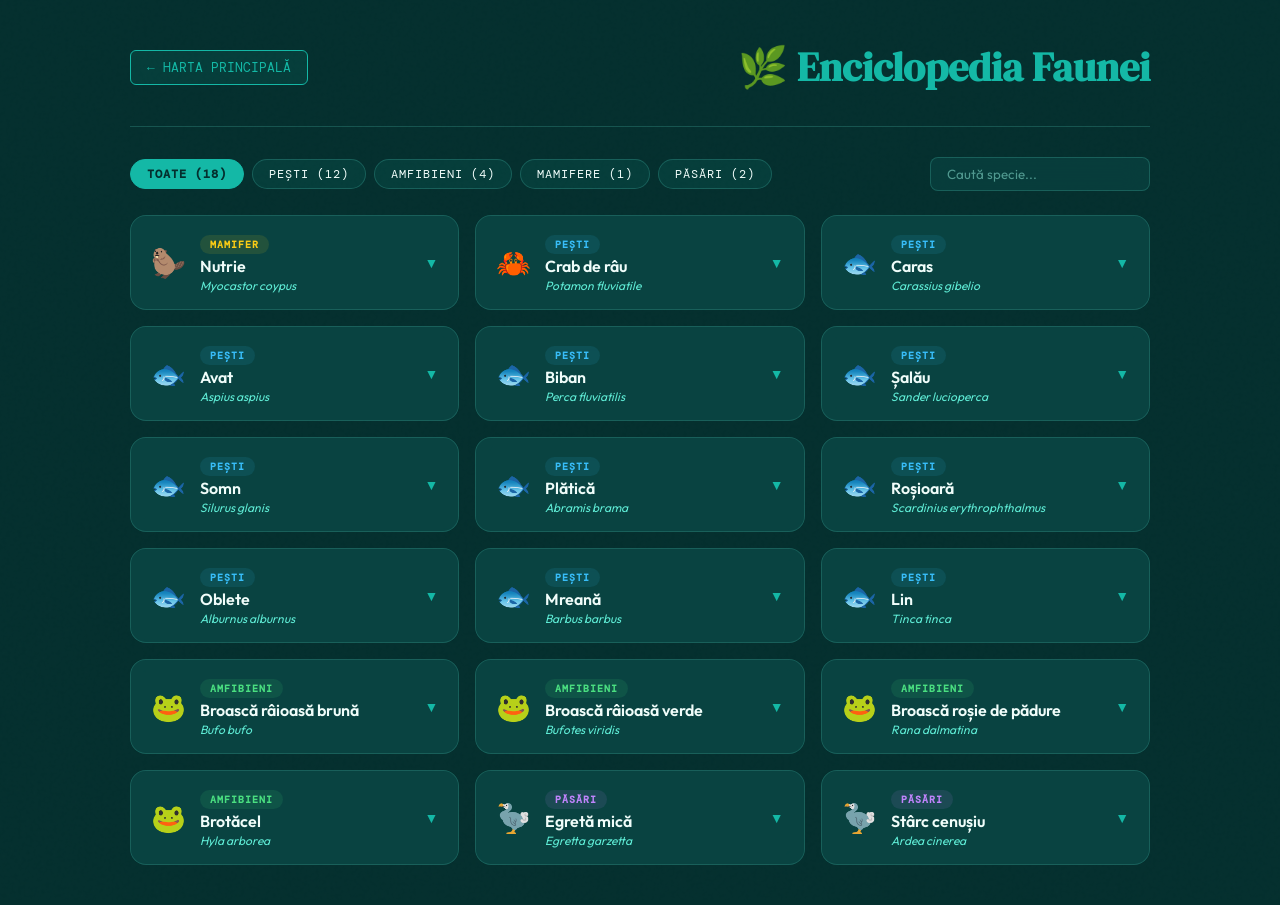
==== BegaLive-master/fauna.html @ 6ed7d330 "Update BegaLive files and add dashboard/fauna pages" ====
<!DOCTYPE html>
<html lang="ro">
<head>
    <meta charset="UTF-8">
    <meta name="viewport" content="width=device-width, initial-scale=1.0">
    <title>BegaLive – Enciclopedie Faună</title>
    <link href="https://fonts.googleapis.com/css2?family=DM+Serif+Display:ital@0;1&family=DM+Mono:wght@300;400;500&family=Outfit:wght@300;400;500;600&display=swap" rel="stylesheet">
    <style>
        :root {
            --teal-deep:    #042f2e;
            --teal-bright:  #14b8a6;
            --text-primary: #f0fdfa;
            --text-muted:   #5eead4;
            --glass:        rgba(13, 79, 76, 0.45);
            --glass-border: rgba(94, 234, 212, 0.2);
            --font-display: 'DM Serif Display', serif;
            --font-body:    'Outfit', sans-serif;
            --font-mono:    'DM Mono', monospace;
        }
        * { margin: 0; padding: 0; box-sizing: border-box; }
        body { 
            background: var(--teal-deep); 
            color: var(--text-primary); 
            font-family: var(--font-body); 
            padding: 40px; 
            max-width: 1100px; 
            margin: 0 auto; 
            min-height: 100vh;
        }
        body::before {
            content: ''; position: fixed; inset: 0;
            background-image: url("data:image/svg+xml,%3Csvg viewBox='0 0 256 256' xmlns='http://www.w3.org/2000/svg'%3E%3Cfilter id='noise'%3E%3CfeTurbulence type='fractalNoise' baseFrequency='0.9' numOctaves='4' stitchTiles='stitch'/%3E%3C/filter%3E%3Crect width='100%25' height='100%25' filter='url(%23noise)' opacity='0.04'/%3E%3C/svg%3E");
            pointer-events: none; z-index: -1; opacity: 0.4;
        }
        
        header { 
            display: flex; align-items: center; justify-content: space-between; 
            padding-bottom: 2rem; border-bottom: 1px solid var(--glass-border); margin-bottom: 30px; 
        }
        h1 { font-family: var(--font-display); color: var(--teal-bright); font-size: 2.5rem; margin: 0; }
        .back-btn { 
            padding: 8px 16px; background: rgba(20,184,166,0.1); border: 1px solid var(--teal-bright); 
            color: var(--teal-bright); text-decoration: none; border-radius: 6px; 
            font-family: var(--font-mono); font-size: 0.8rem; text-transform: uppercase; transition: all 0.2s; 
        }
        .back-btn:hover { background: rgba(20,184,166,0.3); }

        /* Stiluri Generate JS */
        .filter-container { display: flex; flex-wrap: wrap; gap: 8px; margin-bottom: 24px; align-items: center; }
        .filter-btn {
            padding: 6px 16px; border-radius: 20px; border: 1px solid var(--glass-border);
            background: rgba(20,184,166,0.1); color: var(--teal-light); cursor: pointer;
            font-family: var(--font-mono); font-size: 12px; text-transform: uppercase; letter-spacing: 1px;
            transition: all 0.2s;
        }
        .filter-btn.active { background: var(--teal-bright); color: var(--teal-deep); border-color: var(--teal-bright); font-weight: 600; }
        .search-input {
            padding: 8px 16px; border-radius: 8px; border: 1px solid var(--glass-border);
            background: var(--glass); color: var(--text-primary); font-family: var(--font-body);
            width: 220px; backdrop-filter: blur(12px); margin-left: auto; outline: none;
        }
        .search-input::placeholder { color: rgba(153, 246, 228, 0.5); }
        .search-input:focus { border-color: var(--teal-bright); }

        .card-grid { display: grid; grid-template-columns: repeat(auto-fill, minmax(320px, 1fr)); gap: 16px; }
        .card {
            background: var(--glass); border: 1px solid var(--glass-border);
            border-radius: 16px; overflow: hidden; backdrop-filter: blur(12px);
            transition: transform 0.2s, box-shadow 0.2s, border-color 0.2s;
        }
        .card:hover { border-color: var(--teal-bright); box-shadow: 0 8px 24px rgba(0,0,0,0.4); transform: translateY(-2px); }
        
        .card-header {
            padding: 16px 20px; cursor: pointer; display: flex; align-items: center; gap: 14px;
            background: rgba(13, 79, 76, 0.4); transition: background 0.2s;
        }
        .card-header:hover { background: rgba(13, 79, 76, 0.8); }
        .card-header.open { border-bottom: 1px solid rgba(94, 234, 212, 0.15); background: rgba(13, 79, 76, 0.7); }
        
        .badge {
            font-size: 10px; padding: 3px 10px; border-radius: 12px; font-weight: 600;
            font-family: var(--font-mono); text-transform: uppercase; letter-spacing: 1px;
        }
        
        .card-body { padding: 20px; background: rgba(4, 47, 46, 0.6); animation: slideDown 0.3s ease-out; }
        @keyframes slideDown { from { opacity: 0; transform: translateY(-10px); } to { opacity: 1; transform: translateY(0); } }
        
        .card-body p { font-size: 0.92rem; color: #cdeee9; line-height: 1.6; margin-bottom: 16px; font-weight: 300; }
        .section-title {
            font-size: 11px; font-weight: 600; color: var(--teal-bright);
            text-transform: uppercase; letter-spacing: 1.5px; margin-bottom: 10px; font-family: var(--font-mono);
        }
        .facts-list { list-style: none; padding: 0; margin: 0 0 20px 0; }
        .facts-list li {
            font-size: 0.88rem; color: #f0fdfa; padding: 6px 0 6px 24px; position: relative;
            border-bottom: 1px solid rgba(94, 234, 212, 0.08); font-weight: 300;
        }
        .facts-list li::before { content: '✨'; position: absolute; left: 0; top: 7px; font-size: 12px; }
        .facts-list li:last-child { border-bottom: none; }
        
        .bega-box {
            background: rgba(20, 184, 166, 0.08); border-left: 3px solid var(--teal-bright);
            border-radius: 0 8px 8px 0; padding: 12px 16px; font-size: 0.88rem; color: #e0f2fe; line-height: 1.5;
            font-style: italic;
        }

        @media (max-width: 650px) {
            .filter-container { flex-direction: column; align-items: stretch; }
            .search-input { width: 100%; margin-left: 0; margin-top: 8px; }
            header { flex-direction: column-reverse; gap: 16px; align-items: flex-start; }
        }
    </style>
</head>
<body>
    <header>
        <a href="dashboard.html" class="back-btn">← Harta Principală</a>
        <h1>🌿 Enciclopedia Faunei</h1>
    </header>

    <div id="app"></div>

    <script>
    const species = [
      {g:'mamifere',gl:'Mamifer',icon:'🦫',name:'Nutrie',latin:'Myocastor coypus',
       desc:'Mamifer semiacvatic originar din America de Sud, introdus în Europa pentru blana sa. Pe Bega s-a adaptat perfect, construind galerii în malurile argiloase. Activă la amurg și noapte, înoată lăsând un V caracteristic pe apă.',
       facts:['Poate sta sub apă până la 5 minute fără să respire','Incisivii sunt portocalii — din cauza fierului din smalțul dentar','O femelă poate naște până la 13 pui pe an','Blana are două straturi: exterior impermeabil și puf interior termoizolant','Nu e înrudită cu castorul, deși seamănă'],
       bega:'Coloniile de nutrii sunt vizibile pe malurile Begăi între Timișoara și granița cu Serbia. Le poți observa dimineața devreme înotând liniștit lângă maluri sau hrănindu-se cu stuf.'},
      {g:'pesti',gl:'Pești',icon:'🦀',name:'Crab de râu',latin:'Potamon fluviatile',
       desc:'Singurul crab de apă dulce nativ din România — o raritate zoologică. Preferă substratul pietros și apă bine oxigenată. Prezența sa indică o calitate ecologică ridicată a apei.',
       facts:['Specie relictă mediteraneană, supraviețuitor din era glaciară','Puii ies direct ca mini-crabi — fără fază larvară planctonică','Femelele poartă ouăle sub abdomen luni de zile','Poate trăi atât în apă cât și pe uscat','Strict protejat prin lege în România'],
       bega:'Prezent mai ales în afluenții Begăi cu substrat pietros. Găsirea unui crab de râu este un semn al calității ridicate a apei în acel sector.'},
      {g:'pesti',gl:'Pești',icon:'🐟',name:'Caras',latin:'Carassius gibelio',
       desc:'Regele supraviețuirii — extrem de adaptabil, rezistă la poluare, oxigen scăzut și variații mari de temperatură. Una din cele mai frecvente specii din Bega.',
       facts:['Populațiile sunt 70–90% femele — se reproduc prin ginogeneză (fără masculi)','Supraviețuiește ore întregi în afara apei dacă e umed','Rezistă iernile în letargie pe fundul apei, sub gheață','Este ancestrul carasului auriu decorativ'],
       bega:'Una din cele mai abundente specii pe întreg cursul Begăi. Poate fi pescuit de pe cheiurile din centrul Timișoarei.'},
      {g:'pesti',gl:'Pești',icon:'🐟',name:'Avat',latin:'Aspius aspius',
       desc:'Singurul pește răpitor din familia crapului din Europa. Elegant și rapid, vânează la suprafața apei sărind spectaculos. Preferat de pescarii cu muscă și spinning.',
       facts:['Înrudit cu cleanul, dar a evoluat ca răpitor pur','Poate atinge 30 km/h în scurte explozii','Vânează în grup, coordonând atacuri la suprafață','Inclus în Directiva Habitate a UE — specie protejată'],
       bega:'Prezent pe sectoarele cu curent mai alert. Zgomotul unui atac de avat — un plescăit puternic — îl trădează imediat vara.'},
      {g:'pesti',gl:'Pești',icon:'🐟',name:'Biban',latin:'Perca fluviatilis',
       desc:'Ușor de recunoscut după dungile verticale negre și înotătoarea dorsală spinoasă. Prădător oportunist și extrem de agresiv raportat la dimensiunea sa.',
       facts:['Trăiește în bancuri strict ierarhizate','Ghimpii dorsali secretă o mucozitate ușor iritantă','Un biban de 500g poate devora pești aproape la fel de mari','Hibridizează extrem de rar — genetic foarte stabil'],
       bega:'Prezent pe tot cursul Begăi, cu concentrații în zonele adânci și lângă piloni de pod.'},
      {g:'pesti',gl:'Pești',icon:'🐟',name:'Șalău',latin:'Sander lucioperca',
       desc:'Cel mai valoros pește răpitor din Bega și trofeul suprem al pescuitului sportiv local. Vânător nocturn de elită, dominant în ecosistemul piscicol al râului.',
       facts:['Vede perfect în întuneric — are strat tapetum lucidum ca pisicile','Detectează vibrațiile prăzii de la distanțe mari','Exemplarele bătrâne devin solitare și teritoriale'],
       bega:'Vedeta Begăi pentru pescarii sportivi. Pescuitul nocturn pe Bega pentru șalău este o tradiție locală.'},
      {g:'pesti',gl:'Pești',icon:'🐟',name:'Somn',latin:'Silurus glanis',
       desc:'Cel mai mare pește de apă dulce din Europa. Domină straturile adânci ale Begăi, vânând orice se mișcă — de la pești mari la păsări acvatice.',
       facts:['Poate atinge 3 metri lungime și 150kg','Vânează și păsări acvatice de pe maluri','Comunică prin grohăituri și pocnituri subacvatice','Nu are solzi — pielea e acoperită cu mucus protector'],
       bega:'Pe Bega au fost capturați somni de 40–60kg în sectoarele adânci. Regele necontestat al nopților.'},
      {g:'pesti',gl:'Pești',icon:'🐟',name:'Plătică',latin:'Abramis brama',
       desc:'Peștele cu corpul cel mai turtit lateral din Bega. Un pește de fund liniștit care filtrează mâlul bogat al râului, formând bancuri impresionante.',
       facts:['Secretă un strat gros de mucus — scapă din mână cu ușurință','Formează bancuri de sute de indivizi sincronizați','Hibridizează natural cu roșioara și alți ciprinizi'],
       bega:'Bancuri impresionante populează zonele lente și adânci din afara zonelor betonate.'},
      {g:'pesti',gl:'Pești',icon:'🐟',name:'Roșioară',latin:'Scardinius erythrophthalmus',
       desc:'Viu colorat, cu irizații aurii și înotătoare roșu-aprins. Preferă zonele cu vegetație acvatică bogată, unde vânează insecte la suprafața apei.',
       facts:['Ochii sunt și ei roșii — de la pigmentul carotenoid din alimentație','Indicator bun al vegetației acvatice sănătoase','Poate sări din apă pentru a prinde insecte'],
       bega:'Frecventă în zonele cu stuf de pe maluri. Poate fi văzută sărind după insecte în serile calde de vară.'},
      {g:'pesti',gl:'Pești',icon:'🐟',name:'Oblete',latin:'Alburnus alburnus',
       desc:'Micul pește argintiu al Begăi, prezent în bancuri strălucitoare. Veriga de bază a lanțului trofic — hrănește șalăul, bibanul, avatul și egretele.',
       facts:['Solzii au fost folosiți în Evul Mediu pentru perle artificiale','Un banc poate număra mii de indivizi perfect sincronizați','Extrem de sensibili la calitatea apei'],
       bega:'Sunt baza alimentară a aproape tuturor prădătorilor din ecosistemul Begăi. Abundenți primăvara.'},
      {g:'pesti',gl:'Pești',icon:'🐟',name:'Mreană',latin:'Barbus barbus',
       desc:'Peștele cu mustăți al râurilor curate — indicator ecologic de primă clasă. Corp fusiform și puternic, adaptat curentului rapid.',
       facts:['ATENȚIE: icrele de mreană sunt otrăvitoare!','Mustățile sunt organe senzoriale ultra-sensibile','Migrează zeci de km în amonte pentru reproducere'],
       bega:'Preferă afluenții mai curati și sectoarele necanalizate. Prezența mrenelor e considerată un indicator ecologic.'},
      {g:'pesti',gl:'Pești',icon:'🐟',name:'Lin',latin:'Tinca tinca',
       desc:'Peștele misterios al apelor liniștite, ascuns în vegetația deasă și mâlul bogat. Nocturn și rar văzut, dar mereu prezent.',
       facts:['În Evul Mediu era numit "doctorul peștilor" datorită mucusului','Poate supraviețui în noroi aproape uscat','Mucusul se oxidează la aer și capătă nuanțe de aur'],
       bega:'Populează zonele cu vegetație deasă și fund mâlos, mai ales în brațele laterale.'},
      {g:'amfibieni',gl:'Amfibieni',icon:'🐸',name:'Broască râioasă brună',latin:'Bufo bufo',
       desc:'Cea mai mare broască din România și un prădător neobosit de insecte. Complet inofensivă pentru oameni.',
       facts:['Poate trăi 30–40 de ani','Migrează în masă primăvara spre locurile de reproducere','Nu are dinți — înghite prada vie, ajutându-se cu ochii'],
       bega:'Noaptea, sute de indivizi se deplasează spre locurile de reproducere primăvara pe malurile naturale.'},
      {g:'amfibieni',gl:'Amfibieni',icon:'🐸',name:'Broască râioasă verde',latin:'Bufotes viridis',
       desc:'Mai mică și mai elegantă, impresionează prin patternul verde strident. Cea mai adaptabilă amfibie din zonă.',
       facts:['Patternul verde este unic pentru fiecare individ','Cântecul masculilor se aude de la 500m distanță','Activă și la 40°C — rezistentă excepțional la căldură'],
       bega:'Frecventă pe malurile urbanizate. Vara, cântecul ei nocturn face parte din coloana sonoră a Begăi urbane.'},
      {g:'amfibieni',gl:'Amfibieni',icon:'🐸',name:'Broască roșie de pădure',latin:'Rana dalmatina',
       desc:'Acrobata amfibienilor europeni, deține recordul european la săritură relativă. Vine la apă doar pentru reproducere.',
       facts:['Poate sări până la 2m dintr-o singură mișcare!','Prima amfibie care se reproduce în România — uneori în februarie','Hibernează în frunzar uscat, nu în apă'],
       bega:'Prezentă în pădurile ripariene de pe maluri, mai ales în luncile din afara Timișoarei.'},
      {g:'amfibieni',gl:'Amfibieni',icon:'🐸',name:'Brotăcel',latin:'Hyla arborea',
       desc:'Cel mai mic și mai agil amfibian din zonă, singurul "cățărător" local. Verdele smarald îl face aproape invizibil pe frunze.',
       facts:['Ventuzelele pot suporta de 10x greutatea corpului','Prezice vremea: devine mai vocal înainte de ploaie','Poate schimba nuanța verdelui după temperatură'],
       bega:'Colonii în vegetația de stuf și salcie de pe maluri. Corul brotăceilor este incredibil de puternic serile.'},
      {g:'pasari',gl:'Păsări',icon:'🦤',name:'Egretă mică',latin:'Egretta garzetta',
       desc:'O apariție de o eleganță rară — toată în alb imaculat. Vânător acvatic sofisticat din apele puțin adânci.',
       facts:['Agită sedimentul cu picioarele pentru a scoate peștii','Poate sta nemișcată minute întregi așteptând prada','Cuibărește în colonii mixte cu stârcii'],
       bega:'Oaspete regulat al Begăi în lunile calde. Prezența lor în oraș este un semn al revitalizării apei.'},
      {g:'pasari',gl:'Păsări',icon:'🦤',name:'Stârc cenușiu',latin:'Ardea cinerea',
       desc:'Cel mai mare stârc din Europa și emblema neoficială a Begăi. Pescarul suprem al râului — răbdător, precis și implacabil.',
       facts:['Digeră oase, solzi și piele — sistem digestiv extrem de eficient','Zboară cu gâtul îndoit în "S"','Cuibărește în colonii numite "heronneries"'],
       bega:'Cel mai văzut animal sălbatic pe malurile Begăi în Timișoara. Pescarii îl consideră cel mai serios concurent.'}
    ];

    const catStyles = {
        pesti:     { bg: 'rgba(56,189,248,0.1)', txt: '#38bdf8' },
        amfibieni: { bg: 'rgba(74,222,128,0.1)', txt: '#4ade80' },
        mamifere:  { bg: 'rgba(250,204,21,0.1)', txt: '#facc15' },
        pasari:    { bg: 'rgba(192,132,252,0.1)', txt: '#c084fc' }
    };

    // Citim parametrul din URL (ex: fauna.html#pesti)
    let hash = window.location.hash ? window.location.hash.substring(1) : 'all';
    let activeG = ['pesti', 'amfibieni', 'mamifere', 'pasari'].includes(hash) ? hash : 'all';
    let searchQ = '';
    const openCards = new Set();

    function render() {
      const filtered = species.filter(s => {
        const mg = activeG === 'all' || s.g === activeG;
        const ms = !searchQ || (s.name + ' ' + s.latin).toLowerCase().includes(searchQ);
        return mg && ms;
      });

      let html = `<div class="filter-container">
        <button class="filter-btn ${activeG==='all' ? 'active' : ''}" onclick="setG('all')">Toate (18)</button>
        <button class="filter-btn ${activeG==='pesti' ? 'active' : ''}" onclick="setG('pesti')">Pești (12)</button>
        <button class="filter-btn ${activeG==='amfibieni' ? 'active' : ''}" onclick="setG('amfibieni')">Amfibieni (4)</button>
        <button class="filter-btn ${activeG==='mamifere' ? 'active' : ''}" onclick="setG('mamifere')">Mamifere (1)</button>
        <button class="filter-btn ${activeG==='pasari' ? 'active' : ''}" onclick="setG('pasari')">Păsări (2)</button>
        <input class="search-input" type="text" placeholder="Caută specie..." value="${searchQ}" oninput="setSearch(this.value)">
      </div>`;

      if (filtered.length === 0) {
        html += '<p style="text-align:center; color: var(--text-muted); padding: 2rem;">Nicio specie găsită conform filtrelor.</p>';
      } else {
        html += '<div class="card-grid">';
        filtered.forEach((s, i) => {
          const id = i + s.name;
          const open = openCards.has(id);
          const style = catStyles[s.g];
          
          html += `<div class="card">
            <div class="card-header ${open ? 'open' : ''}" onclick="toggleCard('${id}')">
              <span style="font-size:28px">${s.icon}</span>
              <div style="flex:1">
                <span class="badge" style="background:${style.bg}; color:${style.txt}">${s.gl}</span>
                <div style="font-size:16px; font-weight:600; margin-top:4px; color:var(--text-primary)">${s.name}</div>
                <div style="font-size:12px; color:var(--text-muted); font-style:italic; margin-top:2px">${s.latin}</div>
              </div>
              <span style="color: var(--teal-bright); font-size: 14px;">${open ? '▲' : '▼'}</span>
            </div>`;
            
          if (open) {
            html += `<div class="card-body">
              <p>${s.desc}</p>
              <div class="section-title">⭐ Curiozități</div>
              <ul class="facts-list">${s.facts.map(f => `<li>${f}</li>`).join('')}</ul>
              <div class="section-title" style="margin-top: 24px;">🌊 Prezență pe Bega</div>
              <div class="bega-box">${s.bega}</div>
            </div>`;
          }
          html += '</div>';
        });
        html += '</div>';
      }

      document.getElementById('app').innerHTML = html;
    }

    function toggleCard(id) {
      if (openCards.has(id)) openCards.delete(id); else openCards.add(id);
      render();
    }
    
    function setG(g) { 
        activeG = g; 
        window.history.pushState(null, null, g === 'all' ? '#' : '#' + g); // Actualizează URL-ul fără refresh
        render(); 
    }
    function setSearch(v) { searchQ = v.toLowerCase(); render(); }

    render();
    </script>
</body>
</html>
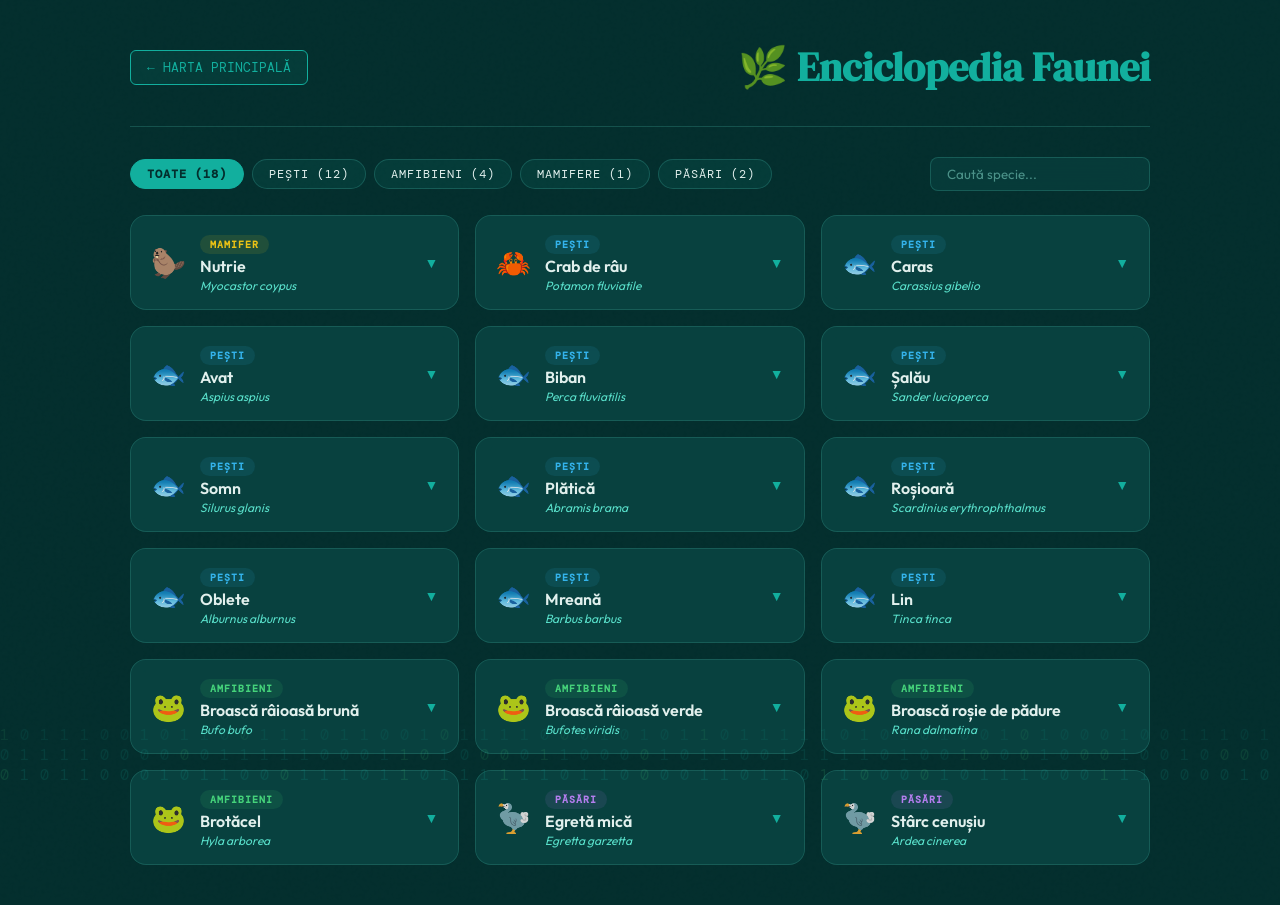
==== commit 2f157dbb: "Sync local workspace changes to origin/master" ====
--- a/BegaLive-master/fauna.html
+++ b/BegaLive-master/fauna.html
@@ -275,5 +275,35 @@
 
     render();
     </script>
+<canvas id="matrix-bg" style="position:fixed; top:0; left:0; width:100%; height:100%; pointer-events:none; z-index:0; opacity:0.13;"></canvas>
+<script>
+(function(){
+  const canvas = document.getElementById('matrix-bg');
+  const ctx = canvas.getContext('2d');
+  canvas.width = window.innerWidth;
+  canvas.height = window.innerHeight;
+  const cols = Math.floor(canvas.width / 20);
+  const drops = Array(cols).fill(1);
+  const chars = '10';
+  function draw() {
+    ctx.fillStyle = 'rgba(4, 47, 46, 0.18)';
+    ctx.fillRect(0, 0, canvas.width, canvas.height);
+    ctx.fillStyle = '#14b8a6';
+    ctx.font = '15px DM Mono, monospace';
+    for (let i = 0; i < drops.length; i++) {
+      const char = chars[Math.floor(Math.random() * chars.length)];
+      ctx.fillStyle = Math.random() > 0.85 ? '#4ade80' : '#14b8a6';
+      ctx.fillText(char, i * 20, drops[i] * 20);
+      if (drops[i] * 20 > canvas.height && Math.random() > 0.97) drops[i] = 0;
+      drops[i]++;
+    }
+  }
+  setInterval(draw, 45);
+  window.addEventListener('resize', () => {
+    canvas.width = window.innerWidth;
+    canvas.height = window.innerHeight;
+  });
+})();
+</script>
 </body>
 </html>
